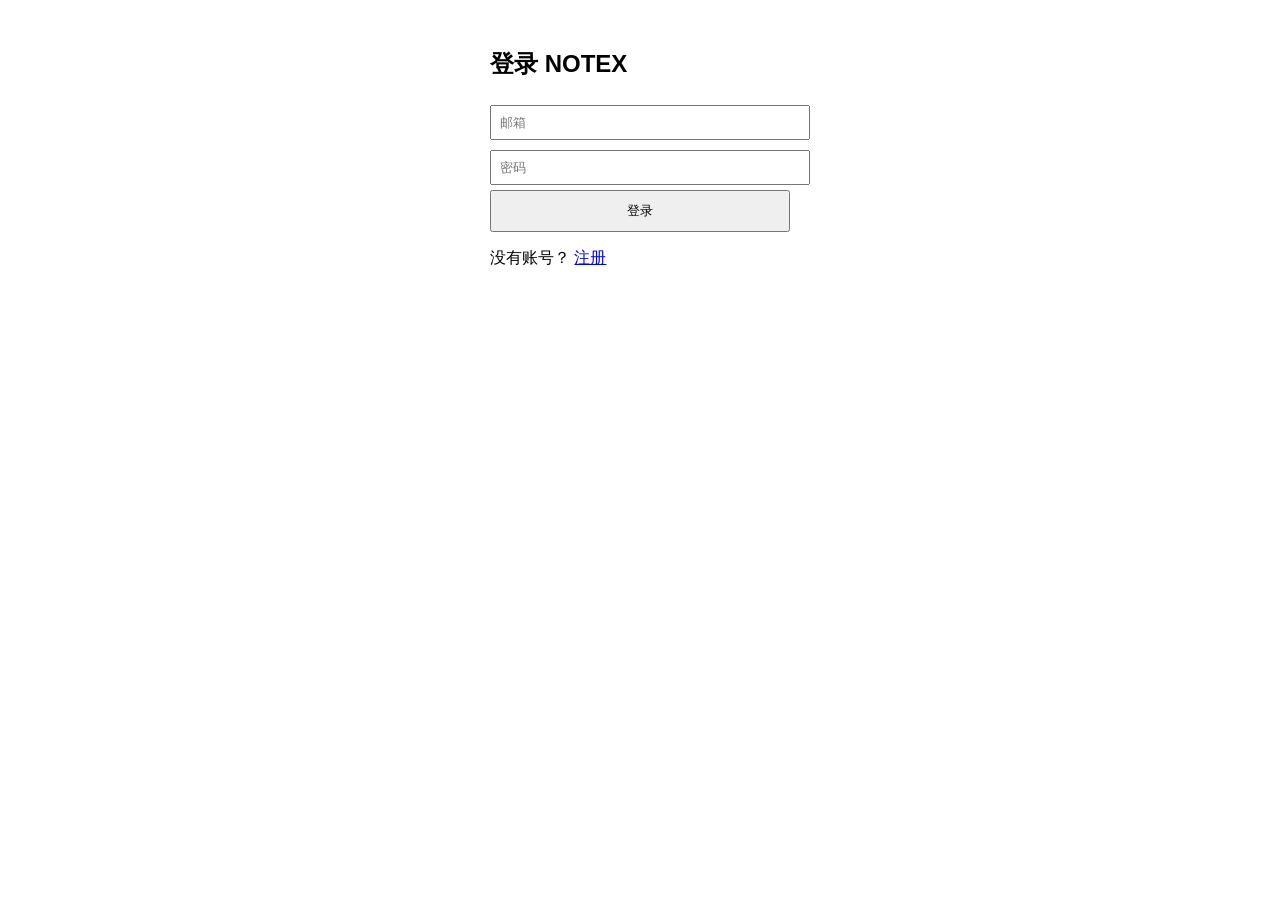
==== frontend/login.html @ 5f6da874 "新增用户邮箱登录" ====
<!DOCTYPE html>
<html>
<head>
    <title>登录 - NOTEX</title>
    <style>
        body { font-family: Arial; padding: 20px; }
        .container { max-width: 300px; margin: auto; }
        input { width: 100%; padding: 8px; margin: 5px 0; }
        button { padding: 10px; width: 100%; }
        .error { color: red; }
    </style>
</head>
<body>
    <div class="container">
        <h2>登录 NOTEX</h2>
        <div id="error" class="error"></div>
        <input type="email" id="email" placeholder="邮箱" required>
        <input type="password" id="password" placeholder="密码" required>
        <button onclick="login()">登录</button>
        <p>没有账号？ <a href="/register">注册</a></p>
    </div>
    <script>
        async function login() {
            const email = document.getElementById('email').value;
            const password = document.getElementById('password').value;
            const errorDiv = document.getElementById('error');
            errorDiv.innerText = '';

            const response = await fetch('/api/auth/login', {
                method: 'POST',
                headers: { 'Content-Type': 'application/json' },
                body: JSON.stringify({ email, password })
            });

            if (response.ok) {
                const result = await response.json();
                localStorage.setItem('token', result.data?.token);
                localStorage.setItem('user', JSON.stringify(result.data?.user));
                window.location.href = '/';
            } else {
                const err = await response.json();
                errorDiv.innerText = err.detail || '用户名或密码错误';
            }
        }
    </script>
</body>
</html>
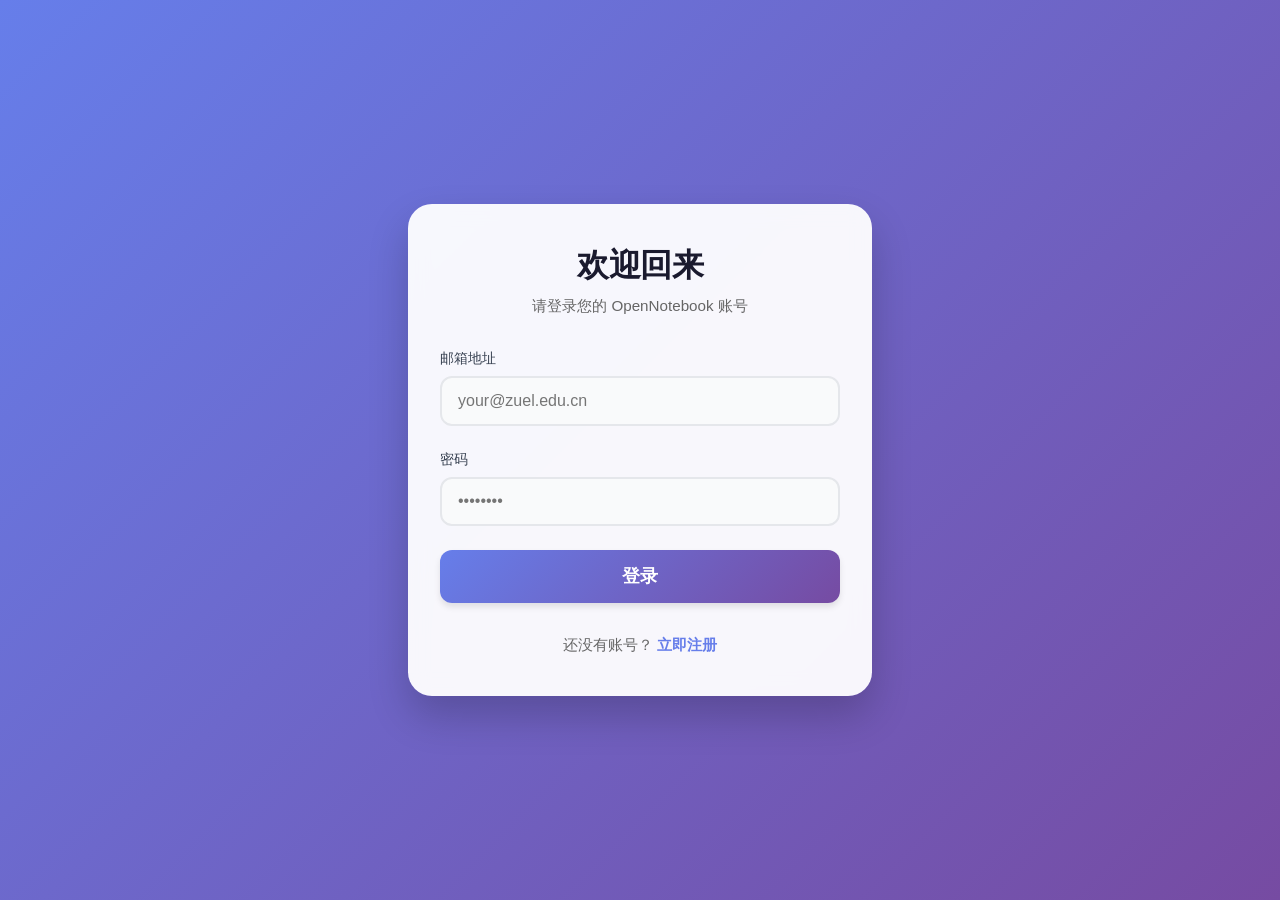
==== commit 61414e9d: "修复Bug" ====
--- a/frontend/login.html
+++ b/frontend/login.html
@@ -1,47 +1,198 @@
 <!DOCTYPE html>
-<html>
+<html lang="zh">
 <head>
-    <title>登录 - NOTEX</title>
+    <meta charset="UTF-8">
+    <meta name="viewport" content="width=device-width, initial-scale=1.0">
+    <title>登录 · OpenNotebook</title>
+    <!-- 使用现有全局样式，并补充美化样式 -->
+    <link rel="stylesheet" href="/static/style.css">
     <style>
-        body { font-family: Arial; padding: 20px; }
-        .container { max-width: 300px; margin: auto; }
-        input { width: 100%; padding: 8px; margin: 5px 0; }
-        button { padding: 10px; width: 100%; }
-        .error { color: red; }
+        /* 美化覆盖 - 登录页面专用 */
+        body {
+            background: linear-gradient(135deg, #667eea 0%, #764ba2 100%);
+            font-family: 'Inter', -apple-system, BlinkMacSystemFont, 'Segoe UI', Roboto, Helvetica, Arial, sans-serif;
+            min-height: 100vh;
+            margin: 0;
+            display: flex;
+            align-items: center;
+            justify-content: center;
+        }
+        .auth-card {
+            background: rgba(255, 255, 255, 0.95);
+            backdrop-filter: blur(10px);
+            border-radius: 24px;
+            box-shadow: 0 20px 40px rgba(0, 0, 0, 0.2);
+            padding: 2.5rem 2rem;
+            width: 100%;
+            max-width: 400px;
+            margin: 1.5rem;
+            transition: transform 0.3s ease;
+        }
+        .auth-card:hover {
+            transform: translateY(-4px);
+        }
+        .auth-header {
+            text-align: center;
+            margin-bottom: 2rem;
+        }
+        .auth-header h2 {
+            font-size: 2rem;
+            font-weight: 600;
+            color: #1a1a2e;
+            margin: 0 0 0.5rem;
+            letter-spacing: -0.5px;
+        }
+        .auth-header p {
+            color: #666;
+            font-size: 0.95rem;
+            margin: 0;
+        }
+        .auth-form .form-group {
+            margin-bottom: 1.5rem;
+        }
+        .auth-form label {
+            display: block;
+            font-size: 0.9rem;
+            font-weight: 500;
+            color: #374151;
+            margin-bottom: 0.5rem;
+        }
+        .auth-form input {
+            width: 100%;
+            padding: 0.85rem 1rem;
+            font-size: 1rem;
+            border: 2px solid #e5e7eb;
+            border-radius: 12px;
+            background-color: #f9fafb;
+            transition: border-color 0.2s, box-shadow 0.2s;
+            box-sizing: border-box;
+        }
+        .auth-form input:focus {
+            outline: none;
+            border-color: #667eea;
+            box-shadow: 0 0 0 3px rgba(102, 126, 234, 0.1);
+            background-color: #fff;
+        }
+        .auth-form .btn-primary {
+            width: 100%;
+            padding: 0.9rem;
+            font-size: 1.1rem;
+            font-weight: 600;
+            color: white;
+            background: linear-gradient(135deg, #667eea 0%, #764ba2 100%);
+            border: none;
+            border-radius: 12px;
+            cursor: pointer;
+            transition: opacity 0.2s, transform 0.1s;
+            box-shadow: 0 4px 6px rgba(0, 0, 0, 0.1);
+        }
+        .auth-form .btn-primary:hover {
+            opacity: 0.9;
+            transform: scale(1.02);
+        }
+        .auth-form .btn-primary:active {
+            transform: scale(0.98);
+        }
+        .auth-footer {
+            text-align: center;
+            margin-top: 2rem;
+            font-size: 0.95rem;
+            color: #666;
+        }
+        .auth-footer a {
+            color: #667eea;
+            text-decoration: none;
+            font-weight: 600;
+            transition: color 0.2s;
+        }
+        .auth-footer a:hover {
+            color: #764ba2;
+            text-decoration: underline;
+        }
+        .error-message {
+            background: #fee2e2;
+            color: #b91c1c;
+            padding: 0.75rem 1rem;
+            border-radius: 10px;
+            font-size: 0.9rem;
+            margin-bottom: 1.5rem;
+            border-left: 4px solid #ef4444;
+        }
+        .sr-only {
+            position: absolute;
+            width: 1px;
+            height: 1px;
+            padding: 0;
+            margin: -1px;
+            overflow: hidden;
+            clip: rect(0,0,0,0);
+            border: 0;
+        }
     </style>
 </head>
 <body>
-    <div class="container">
-        <h2>登录 NOTEX</h2>
-        <div id="error" class="error"></div>
-        <input type="email" id="email" placeholder="邮箱" required>
-        <input type="password" id="password" placeholder="密码" required>
-        <button onclick="login()">登录</button>
-        <p>没有账号？ <a href="/register">注册</a></p>
+    <div class="auth-card">
+        <div class="auth-header">
+            <h2>欢迎回来</h2>
+            <p>请登录您的 OpenNotebook 账号</p>
+        </div>
+
+        <form id="loginForm" class="auth-form">
+            <div class="form-group">
+                <label for="email">邮箱地址</label>
+                <input type="email" id="email" name="email" placeholder="your@zuel.edu.cn" required>
+            </div>
+            <div class="form-group">
+                <label for="password">密码</label>
+                <input type="password" id="password" name="password" placeholder="••••••••" required>
+            </div>
+
+            <div id="loginError" class="error-message" style="display: none;"></div>
+
+            <button type="submit" class="btn-primary">登录</button>
+        </form>
+
+        <div class="auth-footer">
+            还没有账号？ <a href="/register">立即注册</a>
+        </div>
     </div>
+
     <script>
-        async function login() {
-            const email = document.getElementById('email').value;
+        document.getElementById('loginForm').addEventListener('submit', async (e) => {
+            e.preventDefault();
+            const email = document.getElementById('email').value.trim();
             const password = document.getElementById('password').value;
-            const errorDiv = document.getElementById('error');
-            errorDiv.innerText = '';
+            const errorDiv = document.getElementById('loginError');
+            errorDiv.style.display = 'none';
 
-            const response = await fetch('/api/auth/login', {
-                method: 'POST',
-                headers: { 'Content-Type': 'application/json' },
-                body: JSON.stringify({ email, password })
-            });
+            try {
+                const response = await fetch('/api/auth/login', {
+                    method: 'POST',
+                    headers: { 'Content-Type': 'application/json' },
+                    body: JSON.stringify({ email, password })
+                });
+                const result = await response.json();
 
-            if (response.ok) {
-                const result = await response.json();
-                localStorage.setItem('token', result.data?.token);
-                localStorage.setItem('user', JSON.stringify(result.data?.user));
-                window.location.href = '/';
-            } else {
-                const err = await response.json();
-                errorDiv.innerText = err.detail || '用户名或密码错误';
+                if (response.ok) {
+                    const token = result.data?.token;
+                    if (token) {
+                        localStorage.setItem('token', token);
+                        window.location.href = '/';
+                    } else {
+                        errorDiv.innerText = '登录失败：服务器未返回认证令牌';
+                        errorDiv.style.display = 'block';
+                    }
+                } else {
+                    // 优先使用后端返回的 message 字段，兼容其他格式
+                    let errorMsg = result.message || (Array.isArray(result.detail) ? result.detail.map(i => i.msg).join('；') : result.detail) || '用户名或密码错误';
+                    errorDiv.innerText = errorMsg;
+                    errorDiv.style.display = 'block';
+                }
+            } catch (err) {
+                errorDiv.innerText = '网络错误，请稍后重试';
+                errorDiv.style.display = 'block';
             }
-        }
+        });
     </script>
 </body>
 </html>
